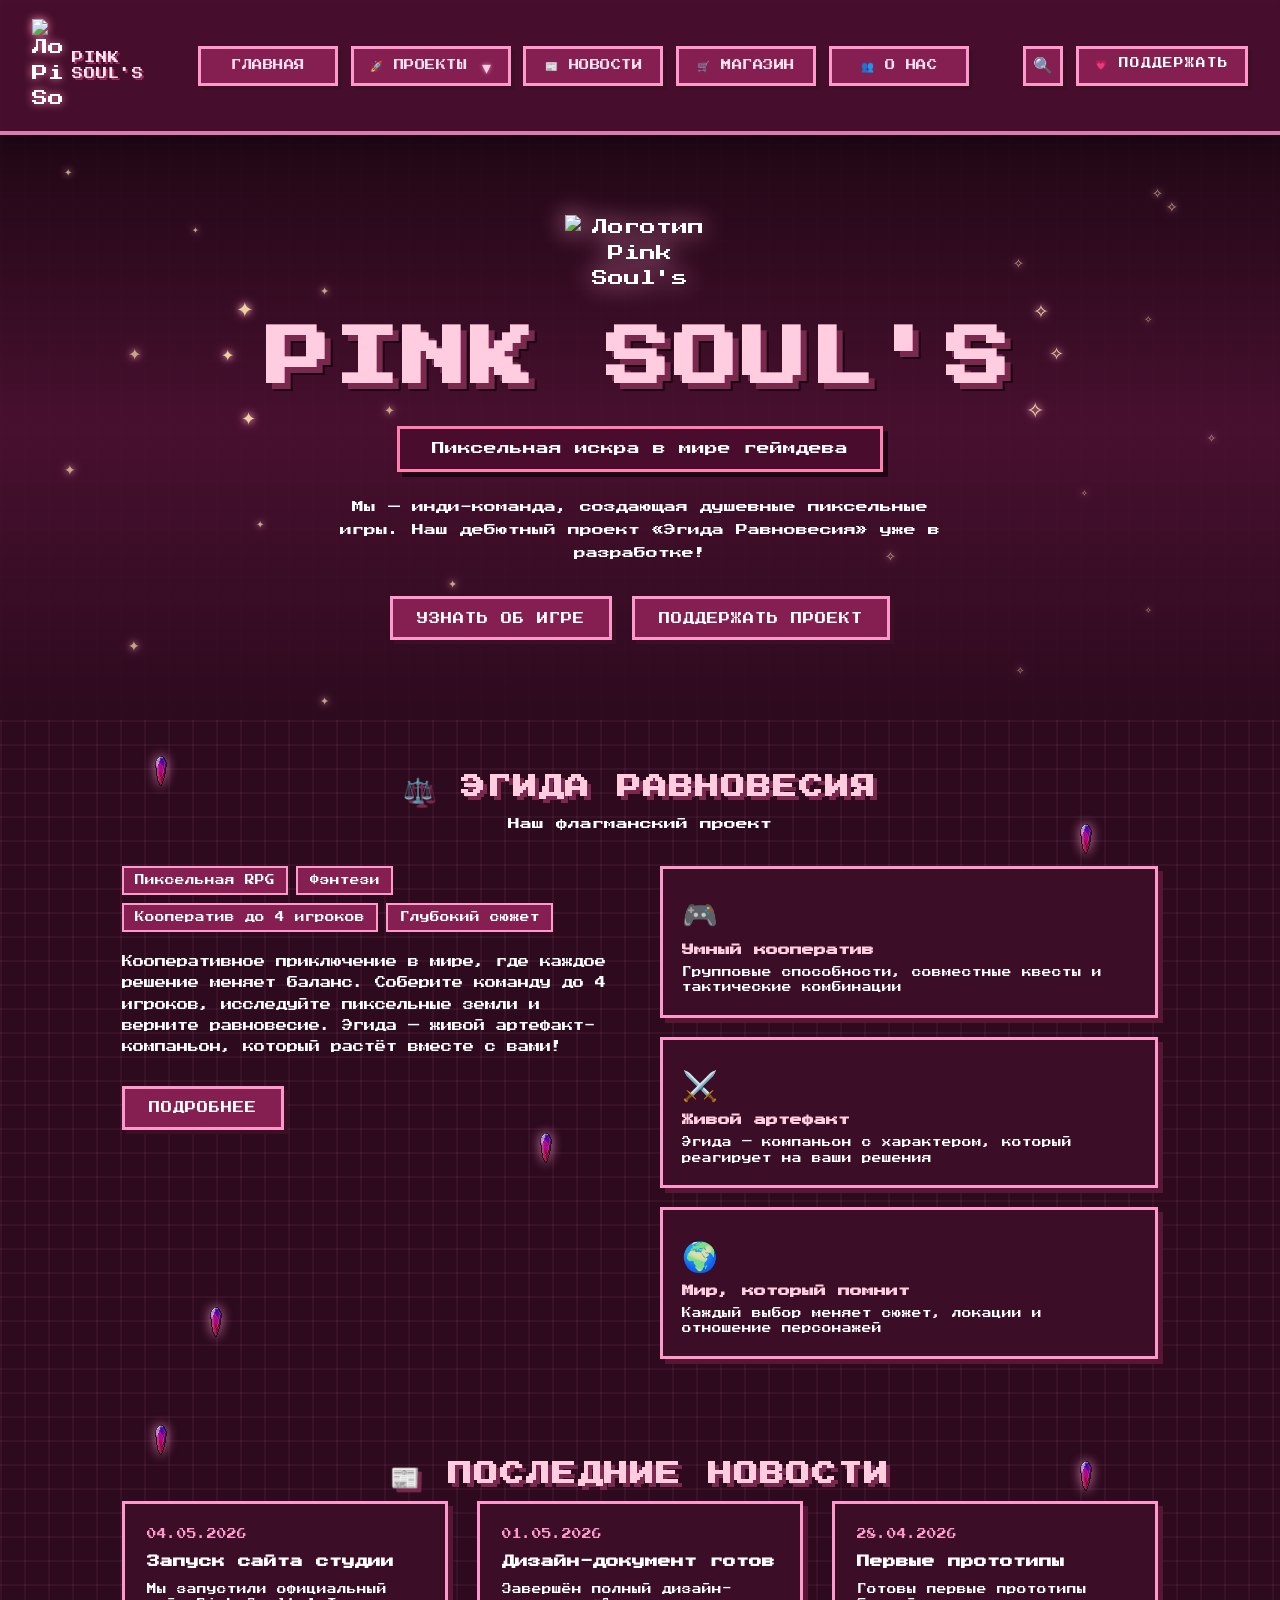
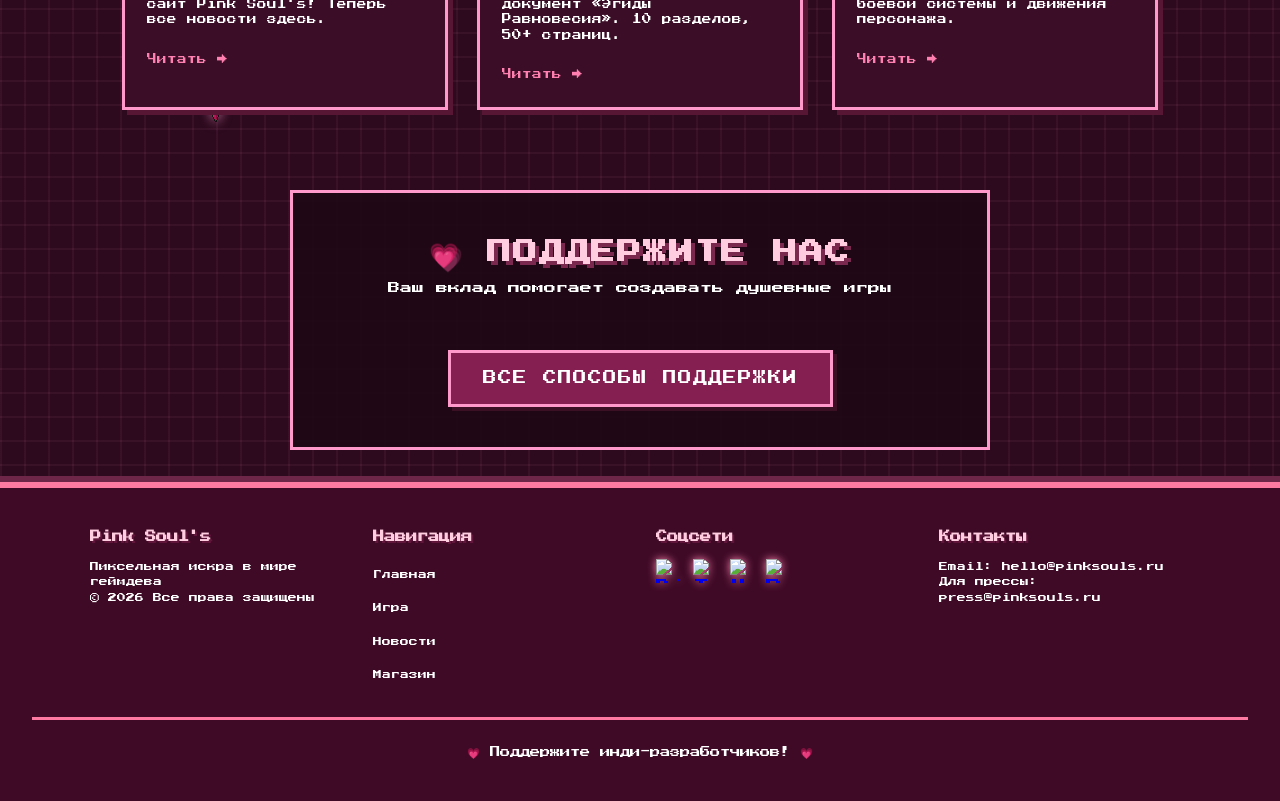
==== index.html @ 5e462a76 "Add files via upload" ====
<!DOCTYPE html>
<html lang="ru">
<head>
    <meta charset="UTF-8">
    <meta name="viewport" content="width=device-width, initial-scale=1.0">
    <title>Pink Soul's — Инди-студия разработки игр</title>
    <link rel="preconnect" href="https://fonts.googleapis.com">
    <link rel="preconnect" href="https://fonts.gstatic.com" crossorigin>
    <link href="https://fonts.googleapis.com/css2?family=Press+Start+2P&display=swap" rel="stylesheet">
    <link rel="stylesheet" href="styles.css">
</head>
<body>
    <div class="site-wrapper">
        <header class="header">
            <a href="index.html" class="logo">
                <img src="images/logo.png" alt="Логотип Pink Soul's" class="logo__image">
                <span class="logo__text">
                    <span class="logo__line">PINK</span>
                    <span class="logo__line">SOUL'S</span>
                </span>
            </a>
            <nav class="nav">
                <ul class="nav__list">
                    <li class="nav__item"><a href="index.html" class="nav__link">Главная</a></li>
                    <li class="nav__item nav__item--dropdown">
                        <button class="nav__link nav__dropdown-toggle" id="projectsDropdown">🚀 Проекты</button>
                        <ul class="dropdown-menu" id="projectsDropdownMenu">
                            <li class="dropdown-menu__item"><a href="pages/game.html" class="dropdown-menu__link">⚖️ Эгида Равновесия</a></li>
                        </ul>
                    </li>
                    <li class="nav__item"><a href="pages/news.html" class="nav__link">📰 Новости</a></li>
                    <li class="nav__item"><a href="pages/shop.html" class="nav__link">🛒 Магазин</a></li>
                    <li class="nav__item"><a href="pages/about.html" class="nav__link">👥 О нас</a></li>
                </ul>
            </nav>
            <div class="header__actions">
                <button class="search-button" id="searchButton" aria-label="Поиск">🔍</button>
                <a href="pages/support.html" class="btn btn--small btn--support">💗 Поддержать</a>
            </div>
            <button class="mobile-menu-toggle" id="mobileMenuToggle" aria-label="Меню">
                <span></span><span></span><span></span>
            </button>
        </header>

        <section class="hero">
            <div class="star star--bg star--pos-1">✦</div>
            <div class="star star--bg star--pos-2">✧</div>
            <div class="star star--bg star--pos-3">✦</div>
            <div class="star star--bg star--pos-4">✧</div>
            <div class="star star--bg star--pos-5">✦</div>
            <div class="star star--bg star--pos-6">✧</div>
            <div class="star star--bg star--pos-7">✦</div>
            <div class="star star--bg star--pos-8">✧</div>
            <div class="star star--bg star--pos-9">✦</div>
            <div class="star star--bg star--pos-10">✧</div>
            <div class="star star--bg star--pos-11">✦</div>
            <div class="star star--bg star--pos-12">✧</div>
            <div class="star star--bg star--pos-13">✦</div>
            <div class="star star--bg star--pos-14">✧</div>
            <div class="star star--bg star--pos-15">✦</div>
            <div class="star star--bg star--pos-16">✧</div>
            <div class="star star--bg star--pos-17">✦</div>
            <div class="star star--bg star--pos-18">✧</div>
            <div class="star star--bg star--pos-19">✦</div>
            <div class="star star--bg star--pos-20">✧</div>

            <div class="hero__content">
                <img src="images/logo.png" alt="Логотип Pink Soul's" class="hero__logo">
                <div class="hero__title-wrapper">
                    <span class="star star--accent star--pos-21">✦</span>
                    <span class="star star--accent star--pos-22">✧</span>
                    <span class="star star--accent star--pos-23">✦</span>
                    <span class="star star--accent star--pos-24">✧</span>
                    <span class="star star--accent star--pos-25">✦</span>
                    <span class="star star--accent star--pos-26">✧</span>
                    <h1 class="hero__title">PINK SOUL'S</h1>
                </div>
                <p class="hero__subtitle">Пиксельная искра в мире геймдева</p>
                <p class="hero__description">
                    Мы — инди-команда, создающая душевные пиксельные игры. 
                    Наш дебютный проект «Эгида Равновесия» уже в разработке!
                </p>
                <div class="hero__buttons">
                    <a href="pages/game.html" class="btn btn--primary">Узнать об игре</a>
                    <a href="pages/support.html" class="btn btn--secondary">Поддержать проект</a>
                </div>
            </div>
        </section>

        <section class="section section--game-preview">
            <div class="crystal-sprite crystal-sprite--27"></div>
            <div class="crystal-sprite crystal-sprite--28"></div>
            <div class="crystal-sprite crystal-sprite--29"></div>
            <div class="crystal-sprite crystal-sprite--30"></div>
            <div class="crystal-sprite crystal-sprite--56"></div>
            <div class="crystal-sprite crystal-sprite--57"></div>
            <div class="crystal-sprite crystal-sprite--58"></div>

            <h2 class="section__title">⚖️ ЭГИДА РАВНОВЕСИЯ</h2>
            <p class="section__subtitle">Наш флагманский проект</p>
            <div class="game-preview__grid">
                <div class="game-preview__info">
                    <div class="game-preview__tags">
                        <span class="tag">Пиксельная RPG</span>
                        <span class="tag">Фэнтези</span>
                        <span class="tag">Кооператив до 4 игроков</span>
                        <span class="tag">Глубокий сюжет</span>
                    </div>
                    <p class="game-preview__text">
                        Кооперативное приключение в мире, где каждое решение меняет баланс. 
                        Соберите команду до 4 игроков, исследуйте пиксельные земли и верните 
                        равновесие. Эгида — живой артефакт-компаньон, который растёт вместе с вами!
                    </p>
                    <a href="pages/game.html" class="btn btn--primary">Подробнее</a>
                </div>
                <div class="game-preview__features">
                    <div class="feature-card">
                        <span class="feature-card__icon">🎮</span>
                        <h3 class="feature-card__title">Умный кооператив</h3>
                        <p class="feature-card__text">Групповые способности, совместные квесты и тактические комбинации</p>
                    </div>
                    <div class="feature-card">
                        <span class="feature-card__icon">⚔️</span>
                        <h3 class="feature-card__title">Живой артефакт</h3>
                        <p class="feature-card__text">Эгида — компаньон с характером, который реагирует на ваши решения</p>
                    </div>
                    <div class="feature-card">
                        <span class="feature-card__icon">🌍</span>
                        <h3 class="feature-card__title">Мир, который помнит</h3>
                        <p class="feature-card__text">Каждый выбор меняет сюжет, локации и отношение персонажей</p>
                    </div>
                </div>
            </div>
        </section>

        <section class="section section--news">
            <div class="crystal-sprite crystal-sprite--46"></div>
            <div class="crystal-sprite crystal-sprite--47"></div>
            <div class="crystal-sprite crystal-sprite--48"></div>
            <div class="crystal-sprite crystal-sprite--49"></div>
            <div class="crystal-sprite crystal-sprite--59"></div>

            <h2 class="section__title">📰 ПОСЛЕДНИЕ НОВОСТИ</h2>
            <div class="news-grid">
                <article class="news-card">
                    <div class="news-card__date">04.05.2026</div>
                    <h3 class="news-card__title">Запуск сайта студии</h3>
                    <p class="news-card__text">Мы запустили официальный сайт Pink Soul's! Теперь все новости здесь.</p>
                    <a href="pages/news.html" class="news-card__link">Читать →</a>
                </article>
                <article class="news-card">
                    <div class="news-card__date">01.05.2026</div>
                    <h3 class="news-card__title">Дизайн-документ готов</h3>
                    <p class="news-card__text">Завершён полный дизайн-документ «Эгиды Равновесия». 10 разделов, 50+ страниц.</p>
                    <a href="pages/news.html" class="news-card__link">Читать →</a>
                </article>
                <article class="news-card">
                    <div class="news-card__date">28.04.2026</div>
                    <h3 class="news-card__title">Первые прототипы</h3>
                    <p class="news-card__text">Готовы первые прототипы боевой системы и движения персонажа.</p>
                    <a href="pages/news.html" class="news-card__link">Читать →</a>
                </article>
            </div>
        </section>

        <section class="section section--cta">
            <h2 class="section__title">💗 ПОДДЕРЖИТЕ НАС</h2>
            <p class="section__subtitle">Ваш вклад помогает создавать душевные игры</p>
            <div class="cta__buttons">
                <a href="pages/support.html" class="btn btn--primary btn--large">Все способы поддержки</a>
            </div>
        </section>

        <footer class="footer">
            <div class="footer__grid">
                <div class="footer__col">
                    <h4 class="footer__title">Pink Soul's</h4>
                    <p class="footer__text">Пиксельная искра в мире геймдева</p>
                    <p class="footer__text">© 2026 Все права защищены</p>
                </div>
                <div class="footer__col">
                    <h4 class="footer__title">Навигация</h4>
                    <ul class="footer__links">
                        <li><a href="index.html">Главная</a></li>
                        <li><a href="pages/game.html">Игра</a></li>
                        <li><a href="pages/news.html">Новости</a></li>
                        <li><a href="pages/shop.html">Магазин</a></li>
                    </ul>
                </div>
                <div class="footer__col">
                    <h4 class="footer__title">Соцсети</h4>
                    <div class="footer__social-icons">
                        <a href="https://discord.gg/wXTsxFkS6" class="social-icon" aria-label="Discord">
                            <img src="images/discord_logo.png" alt="Discord" width="24" height="24">
                        </a>
                        <a href="#" class="social-icon" aria-label="Telegram">
                            <img src="images/telegram_logo.png" alt="Telegram" width="24" height="24">
                        </a>
                        <a href="https://www.youtube.com/watch?v=j-iheFkstFQ&pp=ygUN0YDQuNC6INGA0L7Quw%3D%3D" class="social-icon" aria-label="YouTube">
                            <img src="images/youtube_logo.png" alt="YouTube" width="24" height="24">
                        </a>
                        <a href="#" class="social-icon" aria-label="Patreon">
                            <img src="images/patreon_logo.png" alt="Patreon" width="24" height="24">
                        </a>
                    </div>
                </div>
                <div class="footer__col">
                    <h4 class="footer__title">Контакты</h4>
                    <p class="footer__text">Email: hello@pinksouls.ru</p>
                    <p class="footer__text">Для прессы: press@pinksouls.ru</p>
                </div>
            </div>
            <div class="footer__bottom">
                <p>💗 Поддержите инди-разработчиков! 💗</p>
            </div>
        </footer>
    </div>

    <script src="script.js"></script>
</body>
</html>
---- styles.css ----
/* ============================================
   ПЕРЕМЕННЫЕ И СБРОС
   ============================================ */
:root {
    --pink-dark: #2d0a1e;
    --pink-mid: #4a1030;
    --pink-accent: #ff99cc;
    --pink-light: #ffd9e6;
    --pink-bright: #ff80b0;
    --pink-text: #ffffff;
    --bg-dark: #1f0714;
    --border-glow: #ffb3d1;
    --shadow-color: #6d2648;
    --font-pixel: 'Press Start 2P', 'Courier New', monospace;
    --sprite-frames: 24;
    --sprite-width: 32px;
    --sprite-height: 32px;
    --spin-duration: 3.6s;
    --float-duration: 10s;
}

* {
    margin: 0;
    padding: 0;
    box-sizing: border-box;
}

html {
    height: 100%;
    scroll-behavior: smooth;
}

body {
    min-height: 100%;
    font-family: var(--font-pixel);
    background-color: var(--pink-dark);
    background-image: 
        linear-gradient(rgba(255, 150, 200, 0.06) 2px, transparent 2px),
        linear-gradient(90deg, rgba(255, 150, 200, 0.06) 2px, transparent 2px);
    background-size: 24px 24px;
    color: var(--pink-text);
    line-height: 1.6;
    display: flex;
    flex-direction: column;
    cursor: url('images/cursor_default.png') 16 16, auto;
    overflow-x: hidden;
}

.site-wrapper {
    display: flex;
    flex-direction: column;
    min-height: 100vh;
    width: 100%;
}

/* Пиксельный курсор для кликабельных элементов */
a,
button,
.btn,
.nav__link,
.nav__dropdown-toggle,
.search-button,
.scroll-to-top,
.logo,
.modal-overlay,
.feature-card,
.news-card,
.shop-item,
.support-card {
    cursor: url('images/cursor_pointer.png') 16 16, pointer;
}

/* ============================================
   ХЕДЕР
   ============================================ */
.header {
    display: flex;
    align-items: center;
    justify-content: space-between;
    padding: 0.8rem 2rem;
    background: rgba(74, 16, 48, 0.85);
    backdrop-filter: blur(8px);
    -webkit-backdrop-filter: blur(8px);
    border-bottom: 4px solid rgba(255, 153, 204, 0.8);
    box-shadow: 0 4px 15px rgba(0, 0, 0, 0.4);
    flex-wrap: nowrap;
    gap: 1rem;
    position: sticky;
    top: 0;
    z-index: 100;
    transition: background 0.3s ease, box-shadow 0.3s ease;
}

/* Логотип без фона и рамки */
.logo {
    display: flex;
    align-items: center;
    gap: 0.6rem;
    background: none;
    padding: 0.4rem 0;
    border: none;
    box-shadow: none;
    text-decoration: none;
    color: inherit;
    transition: transform 0.15s ease, filter 0.15s ease;
    flex-shrink: 1;           /* позволяет сжиматься при нехватке места */
    min-width: 0;             /* разрешает сжатие ниже содержимого */
}

.logo:hover {
    transform: scale(1.03);
    filter: drop-shadow(0 0 8px var(--pink-accent));
}

.logo__image {
    width: 30px;
    height: auto;
    image-rendering: auto;
    filter: drop-shadow(0 0 4px var(--pink-bright));
    transition: transform 0.2s ease, filter 0.2s ease;
    flex-shrink: 0;           /* картинка не сжимается */
}

.logo:hover .logo__image {
    transform: rotate(5deg) scale(1.1);
    filter: drop-shadow(0 0 8px var(--pink-accent));
}

.logo__text {
    font-size: 0.7rem;
    line-height: 1.4;
    color: #ffe5f0;
    text-shadow: 2px 2px 0 #a02b5c;
    letter-spacing: 1px;
    transition: color 0.2s ease, text-shadow 0.2s ease;
    white-space: nowrap;      /* не переносим текст */
    flex-shrink: 1;           /* разрешаем сжатие шрифта */
}

.logo:hover .logo__text {
    color: #ffffff;
    text-shadow: 0 0 8px var(--pink-accent), 2px 2px 0 #a02b5c;
}

.logo__line {
    display: block;
}

/* ============================================
   НАВИГАЦИЯ (все кнопки одинаковой высоты и цвета)
   ============================================ */
.nav__list {
    display: flex;
    gap: 0.8rem;
    list-style: none;
    flex-wrap: wrap;
    align-items: center;
}

.nav__link,
.nav__dropdown-toggle {
    display: inline-flex;
    align-items: center;
    justify-content: center;
    font-size: 0.65rem;
    font-family: var(--font-pixel);
    background-color: #851f52;
    color: #ffe0f0;
    border: 3px solid var(--pink-accent);
    padding: 0.5rem 0.8rem;
    text-transform: uppercase;
    letter-spacing: 0.5px;
    box-shadow: 4px 4px 0 #3b1025;
    transition: all 0.1s ease;
    cursor: pointer;
    text-decoration: none;
    width: 140px;
    height: 40px;
    text-align: center;
    white-space: nowrap;
    overflow: hidden;
    text-overflow: ellipsis;
    line-height: 1;
}

.nav__link:hover,
.nav__link--active,
.nav__dropdown-toggle:hover,
.btn--support.nav__link--active {
    background-color: #b8316e;
    border-color: #ffd1e6;
    box-shadow: 0 0 12px #ff7ab3, 4px 4px 0 #200612;
    transform: translate(-1px, -2px);
    color: #ffffff;
}

/* Кнопка "Проекты" — стрелка по центру и с анимацией */
.nav__dropdown-toggle {
    gap: 0.5rem;
    width: 160px;
}

.nav__dropdown-toggle::after {
    content: "▾";
    font-size: 1.1rem;
    color: #ffd1e6;
    margin-left: 0.4rem;
    text-shadow: 0 0 4px var(--pink-bright);
    display: inline-flex;
    align-items: center;
    justify-content: center;
    line-height: 1;
    transition: transform 0.25s ease;
}

.nav__dropdown-toggle.is-open::after {
    transform: rotate(180deg);
}

.header__actions {
    display: flex;
    align-items: center;
    gap: 0.8rem;
    flex-shrink: 0;           /* не сжимаем правую часть */
}

/* Кнопка поиска (лупа) */
.search-button {
    display: flex;
    align-items: center;
    justify-content: center;
    width: 40px;
    height: 40px;
    background-color: #851f52;
    border: 3px solid var(--pink-accent);
    box-shadow: 4px 4px 0 #3b1025;
    cursor: pointer;
    transition: all 0.1s ease;
    font-size: 1rem;
    color: #ffe0f0;
    line-height: 1;
    flex-shrink: 0;
}

.search-button:hover {
    background-color: #b8316e;
    border-color: #ffd1e6;
    box-shadow: 0 0 12px #ff7ab3, 4px 4px 0 #200612;
    transform: translate(-1px, -2px);
    color: #ffffff;
}

/* Кнопка "Поддержать" */
.btn--support {
    display: inline-flex;
    align-items: center;
    justify-content: center;
    font-family: var(--font-pixel);
    font-size: 0.65rem;
    background-color: #851f52;
    color: #ffe0f0;
    border: 3px solid var(--pink-accent);
    padding: 0.5rem 0.8rem;
    height: 40px;
    text-transform: uppercase;
    letter-spacing: 0.5px;
    box-shadow: 4px 4px 0 #3b1025;
    transition: all 0.1s ease;
    cursor: pointer;
    text-decoration: none;
    white-space: nowrap;
    line-height: 1;
    flex-shrink: 0;
}

.btn--support:hover {
    background-color: #b8316e;
    border-color: #ffd1e6;
    box-shadow: 0 0 12px #ff7ab3, 4px 4px 0 #200612;
    transform: translate(-1px, -2px);
    color: #ffffff;
}

/* Остальные кнопки */
.btn {
    display: inline-block;
    font-family: var(--font-pixel);
    font-size: 0.7rem;
    padding: 0.7rem 1.5rem;
    border: 3px solid var(--pink-accent);
    text-decoration: none;
    text-transform: uppercase;
    letter-spacing: 1px;
    box-shadow: 4px 4px 0 #3b1025;
    transition: all 0.1s ease;
    cursor: pointer;
    color: #ffffff;
    background-color: #851f52;
    text-align: center;
    line-height: 1.4;
}

.btn--primary { background-color: #851f52; }
.btn--secondary { background-color: #851f52; }
.btn--small { font-size: 0.6rem; padding: 0.5rem 1rem; }
.btn--large { font-size: 0.85rem; padding: 1rem 2rem; }

.btn:hover {
    background-color: #b8316e;
    border-color: #ffd1e6;
    box-shadow: 0 0 18px #ff7ab3, 4px 4px 0 #200612;
    transform: translate(-2px, -3px);
    color: #ffffff;
}

.btn:disabled {
    opacity: 0.5;
    cursor: not-allowed;
    transform: none;
}

.mobile-menu-toggle {
    display: none;
    flex-direction: column;
    gap: 5px;
    background: none;
    border: 3px solid var(--pink-accent);
    padding: 8px;
    cursor: pointer;
    flex-shrink: 0;           /* не сжимаем бургер */
}

.mobile-menu-toggle span {
    display: block;
    width: 25px;
    height: 4px;
    background: var(--pink-accent);
}

/* ============================================
   ГЕРОЙ + ЗВЁЗДЫ + ЛОГОТИП
   ============================================ */
.hero {
    display: flex;
    align-items: center;
    justify-content: center;
    text-align: center;
    padding: 5rem 2rem;
    background: linear-gradient(180deg, rgba(31,7,20,0.9) 0%, rgba(74,16,48,0.9) 50%, rgba(45,10,30,0.9) 100%);
    position: relative;
    overflow: hidden;
    z-index: auto;
}

.hero__content {
    max-width: 800px;
    position: relative;
    z-index: 2;
    animation: fadeInUp 0.8s ease;
}

.hero__logo {
    display: block;
    margin: 0 auto 1rem auto;
    width: 150px;
    height: auto;
    filter: drop-shadow(0 0 12px var(--pink-accent));
    animation: heroLogoFloat 3s ease-in-out infinite;
}

@keyframes heroLogoFloat {
    0%, 100% { transform: translateY(0) rotate(0deg); }
    50%      { transform: translateY(-8px) rotate(2deg); }
}

.hero__title-wrapper {
    position: relative;
    display: inline-block;
    margin-bottom: 1rem;
}

.hero__title {
    font-size: clamp(2.8rem, 9vw, 4rem);
    color: #ffcce0;
    text-shadow: 6px 6px 0 #7a284e, 8px 8px 0 rgba(0, 0, 0, 0.6);
    letter-spacing: 4px;
    position: relative;
    z-index: 2;
}

.star {
    position: absolute;
    color: #ffeaa7;
    text-shadow: 0 0 6px #ffb8d0, 0 0 12px #ff80b0;
    animation: twinkle 2s infinite alternate;
    z-index: 1;
    user-select: none;
}

.star--bg { font-size: 0.7rem; opacity: 0.7; }
.star--accent { font-size: 1.2rem; opacity: 0.9; }

.star--pos-1 { top: 5%; left: 5%; font-size: 0.6rem; animation-duration: 3s; }
.star--pos-2 { top: 10%; right: 8%; font-size: 0.9rem; animation-duration: 2.5s; }
.star--pos-3 { top: 15%; left: 15%; font-size: 0.5rem; animation-duration: 3.2s; }
.star--pos-4 { top: 20%; right: 20%; font-size: 0.8rem; animation-duration: 2.8s; }
.star--pos-5 { top: 25%; left: 25%; font-size: 0.7rem; animation-duration: 2.3s; }
.star--pos-6 { top: 30%; right: 10%; font-size: 0.6rem; animation-duration: 3.1s; }
.star--pos-7 { top: 35%; left: 10%; font-size: 1rem; animation-duration: 2.7s; }
.star--pos-8 { top: 40%; right: 25%; font-size: 0.5rem; animation-duration: 3.4s; }
.star--pos-9 { top: 45%; left: 30%; font-size: 0.8rem; animation-duration: 2.9s; }
.star--pos-10 { top: 50%; right: 5%; font-size: 0.7rem; animation-duration: 2.6s; }
.star--pos-11 { top: 55%; left: 5%; font-size: 0.9rem; animation-duration: 3.0s; }
.star--pos-12 { top: 60%; right: 15%; font-size: 0.5rem; animation-duration: 2.4s; }
.star--pos-13 { top: 65%; left: 20%; font-size: 0.6rem; animation-duration: 3.3s; }
.star--pos-14 { top: 70%; right: 30%; font-size: 0.8rem; animation-duration: 2.2s; }
.star--pos-15 { top: 75%; left: 35%; font-size: 0.7rem; animation-duration: 2.8s; }
.star--pos-16 { top: 80%; right: 10%; font-size: 0.5rem; animation-duration: 3.1s; }
.star--pos-17 { top: 85%; left: 10%; font-size: 0.9rem; animation-duration: 2.5s; }
.star--pos-18 { top: 90%; right: 20%; font-size: 0.6rem; animation-duration: 2.7s; }
.star--pos-19 { top: 95%; left: 25%; font-size: 0.7rem; animation-duration: 3.0s; }
.star--pos-20 { top: 8%; left: 90%; font-size: 0.8rem; animation-duration: 2.9s; }

.star--pos-21 { top: -18px; left: -30px; font-size: 1.3rem; animation-delay: 0s; }
.star--pos-22 { top: -14px; right: -35px; font-size: 1.2rem; animation-delay: 0.4s; }
.star--pos-23 { bottom: -20px; left: -25px; font-size: 1.1rem; animation-delay: 0.8s; }
.star--pos-24 { bottom: -16px; right: -30px; font-size: 1.4rem; animation-delay: 1.2s; }
.star--pos-25 { top: 32%; left: -45px; font-size: 1rem; animation-delay: 0.6s; }
.star--pos-26 { top: 28%; right: -50px; font-size: 1.1rem; animation-delay: 1.0s; }

@keyframes twinkle {
    0% { opacity: 0.3; transform: scale(0.8); }
    100% { opacity: 1; transform: scale(1.2); }
}

.hero__subtitle {
    font-size: 0.8rem;
    background-color: #4a0c2c;
    display: inline-block;
    padding: 0.6rem 2rem;
    border: 3px solid var(--pink-bright);
    box-shadow: 5px 5px 0 #1f0512;
    margin-bottom: 1.5rem;
    animation: glowPulse 2s ease-in-out infinite alternate;
}

@keyframes glowPulse {
    from {
        text-shadow: 0 0 5px #ff80b0, 0 0 10px #ff80b0, 0 0 15px #ff4d6d;
        box-shadow: 0 0 5px rgba(255, 128, 176, 0.5);
    }
    to {
        text-shadow: 0 0 10px #ff99cc, 0 0 20px #ff99cc, 0 0 30px #ff4d6d;
        box-shadow: 0 0 15px rgba(255, 153, 204, 0.8);
    }
}

.hero__description {
    font-size: 0.75rem;
    max-width: 600px;
    margin: 0 auto 2rem;
    line-height: 1.9;
}

.hero__buttons {
    display: flex;
    gap: 1.2rem;
    flex-wrap: wrap;
    justify-content: center;
}

@keyframes fadeInUp {
    from { opacity: 0; transform: translateY(20px); }
    to { opacity: 1; transform: translateY(0); }
}

/* ============================================
   ПИКСЕЛЬНЫЕ КРИСТАЛЛЫ ИЗ СПРАЙТ-ЛИСТА
   ============================================ */
.crystal-sprite {
    position: absolute;
    width: var(--sprite-width);
    height: var(--sprite-height);
    background-image: url('images/crystal_spritesheet.png');
    background-repeat: no-repeat;
    background-size: calc(var(--sprite-width) * var(--sprite-frames)) var(--sprite-height);
    image-rendering: pixelated;
    z-index: 0;
    pointer-events: none;
    filter: drop-shadow(0 0 6px rgba(255, 153, 204, 0.8));
    animation: 
        spriteSpin var(--spin-duration) steps(var(--sprite-frames)) infinite,
        crystalFloat var(--float-duration) ease-in-out infinite;
}

@keyframes spriteSpin {
    from { background-position: 0 0; }
    to { background-position: calc(-1 * var(--sprite-width) * var(--sprite-frames)) 0; }
}

@keyframes crystalFloat {
    0%, 100% { transform: translateY(0px); }
    50%      { transform: translateY(-12px); }
}

/* ---------- Позиции кристаллов ---------- */
.crystal-sprite--27 { top: 5%; left: 5%;   animation-duration: var(--spin-duration), var(--float-duration); }
.crystal-sprite--28 { top: 15%; right: 8%;  animation-duration: var(--spin-duration), var(--float-duration); }
.crystal-sprite--29 { bottom: 10%; left: 10%; animation-duration: var(--spin-duration), var(--float-duration); }
.crystal-sprite--30 { bottom: 20%; right: 5%; animation-duration: var(--spin-duration), var(--float-duration); }
.crystal-sprite--56 { top: 30%; left: 70%;  animation-duration: var(--spin-duration), var(--float-duration); }
.crystal-sprite--57 { bottom: 40%; right: 30%; animation-duration: var(--spin-duration), var(--float-duration); }
.crystal-sprite--58 { top: 60%; left: 40%;   animation-duration: var(--spin-duration), var(--float-duration); }
.crystal-sprite--46 { top: 5%; left: 5%;   animation-duration: var(--spin-duration), var(--float-duration); }
.crystal-sprite--47 { top: 15%; right: 8%;  animation-duration: var(--spin-duration), var(--float-duration); }
.crystal-sprite--48 { bottom: 10%; left: 10%; animation-duration: var(--spin-duration), var(--float-duration); }
.crystal-sprite--49 { bottom: 20%; right: 5%; animation-duration: var(--spin-duration), var(--float-duration); }
.crystal-sprite--59 { top: 40%; left: 60%;  animation-duration: var(--spin-duration), var(--float-duration); }
.crystal-sprite--11 { top: 5%; left: 5%;   animation-duration: var(--spin-duration), var(--float-duration); }
.crystal-sprite--12 { top: 10%; right: 10%;  animation-duration: var(--spin-duration), var(--float-duration); }
.crystal-sprite--13 { bottom: 5%; left: 15%; animation-duration: var(--spin-duration), var(--float-duration); }
.crystal-sprite--14 { top: 25%; left: 70%;  animation-duration: var(--spin-duration), var(--float-duration); }
.crystal-sprite--15 { bottom: 20%; right: 15%; animation-duration: var(--spin-duration), var(--float-duration); }
.crystal-sprite--16 { top: 35%; left: 25%;   animation-duration: var(--spin-duration), var(--float-duration); }
.crystal-sprite--17 { top: 70%; right: 25%;  animation-duration: var(--spin-duration), var(--float-duration); }
.crystal-sprite--18 { bottom: 30%; left: 50%; animation-duration: var(--spin-duration), var(--float-duration); }
.crystal-sprite--19 { top: 45%; right: 40%;  animation-duration: var(--spin-duration), var(--float-duration); }
.crystal-sprite--20 { bottom: 10%; right: 60%; animation-duration: var(--spin-duration), var(--float-duration); }
.crystal-sprite--31 { top: 15%; left: 40%;   animation-duration: var(--spin-duration), var(--float-duration); }
.crystal-sprite--32 { top: 30%; right: 5%;   animation-duration: var(--spin-duration), var(--float-duration); }
.crystal-sprite--33 { bottom: 15%; left: 30%; animation-duration: var(--spin-duration), var(--float-duration); }
.crystal-sprite--34 { top: 55%; right: 15%;  animation-duration: var(--spin-duration), var(--float-duration); }
.crystal-sprite--35 { bottom: 25%; left: 70%; animation-duration: var(--spin-duration), var(--float-duration); }
.crystal-sprite--36 { top: 80%; left: 10%;   animation-duration: var(--spin-duration), var(--float-duration); }
.crystal-sprite--37 { top: 65%; right: 55%;  animation-duration: var(--spin-duration), var(--float-duration); }
.crystal-sprite--38 { bottom: 40%; right: 35%; animation-duration: var(--spin-duration), var(--float-duration); }
.crystal-sprite--39 { top: 85%; left: 60%;   animation-duration: var(--spin-duration), var(--float-duration); }
.crystal-sprite--40 { bottom: 5%; right: 45%; animation-duration: var(--spin-duration), var(--float-duration); }
.crystal-sprite--50 { --sprite-width: 48px; --sprite-height: 48px; width: 48px; height: 48px; top: 20%; left: 80%; animation-duration: var(--spin-duration), var(--float-duration); }
.crystal-sprite--51 { --sprite-width: 24px; --sprite-height: 24px; width: 24px; height: 24px; top: 40%; right: 70%; animation-duration: var(--spin-duration), var(--float-duration); }
.crystal-sprite--52 { --sprite-width: 40px; --sprite-height: 40px; width: 40px; height: 40px; bottom: 30%; left: 85%; animation-duration: var(--spin-duration), var(--float-duration); }
.crystal-sprite--53 { --sprite-width: 28px; --sprite-height: 28px; width: 28px; height: 28px; bottom: 50%; right: 10%; animation-duration: var(--spin-duration), var(--float-duration); }
.crystal-sprite--54 { --sprite-width: 36px; --sprite-height: 36px; width: 36px; height: 36px; top: 60%; left: 15%; animation-duration: var(--spin-duration), var(--float-duration); }
.crystal-sprite--55 { --sprite-width: 20px; --sprite-height: 20px; width: 20px; height: 20px; top: 75%; right: 35%; animation-duration: var(--spin-duration), var(--float-duration); }

.footer .crystal-sprite { display: none; }

/* Контент всегда поверх кристаллов (но без hero) */
.section,
.header,
.footer,
.shop-item,
.news-card,
.feature-card,
.game-info__block,
.about-block,
.support-card {
    position: relative;
    z-index: 1;
}

/* ============================================
   КНОПКА "НАВЕРХ"
   ============================================ */
.scroll-to-top {
    position: fixed;
    bottom: 2rem;
    right: 2rem;
    width: 48px;
    height: 48px;
    background-color: #851f52;
    border: 3px solid var(--pink-accent);
    box-shadow: 4px 4px 0 #3b1025;
    color: #ffe0f0;
    font-family: var(--font-pixel);
    font-size: 1.2rem;
    line-height: 1;
    display: flex;
    align-items: center;
    justify-content: center;
    cursor: pointer;
    z-index: 300;
    opacity: 0;
    visibility: hidden;
    transform: translateY(20px);
    transition: all 0.3s ease;
    image-rendering: pixelated;
    text-decoration: none;
    user-select: none;
}

.scroll-to-top:hover {
    background-color: #b8316e;
    border-color: #ffd1e6;
    box-shadow: 0 0 15px #ff7ab3, 4px 4px 0 #200612;
    transform: translateY(-2px);
    color: #ffffff;
}

.scroll-to-top--visible {
    opacity: 1;
    visibility: visible;
    transform: translateY(0);
}

/* ============================================
   СЕКЦИИ
   ============================================ */
.section {
    padding: 3rem 2rem;
    max-width: 1100px;
    margin: 0 auto;
    width: 100%;
    position: relative;
}

.section__title {
    font-size: 1.5rem;
    color: #ffcce0;
    text-align: center;
    text-shadow: 4px 4px 0 #7a284e;
    margin-bottom: 0.5rem;
    letter-spacing: 2px;
}

.section__subtitle {
    text-align: center;
    font-size: 0.75rem;
    color: var(--pink-text);
    margin-bottom: 2rem;
}

/* ============================================
   ПРЕВЬЮ ИГРЫ
   ============================================ */
.game-preview__grid {
    display: grid;
    grid-template-columns: 1fr 1fr;
    gap: 2.5rem;
    align-items: start;
}

.game-preview__tags {
    display: flex;
    flex-wrap: wrap;
    gap: 0.5rem;
    margin-bottom: 1.2rem;
}

.tag {
    background: #851f52;
    border: 2px solid var(--pink-accent);
    padding: 0.3rem 0.7rem;
    font-size: 0.6rem;
}

.game-preview__text {
    font-size: 0.7rem;
    line-height: 1.9;
    margin-bottom: 1.8rem;
}

.game-preview__features {
    display: flex;
    flex-direction: column;
    gap: 1.2rem;
}

.feature-card {
    background: #3b0d26;
    border: 3px solid var(--pink-accent);
    padding: 1.2rem;
    box-shadow: 5px 5px 0 #571634;
    transition: all 0.2s ease;
    text-align: left;
}

.feature-card:hover {
    border-color: #ffd6e8;
    box-shadow: 0 0 18px #ff6fa3, 5px 5px 0 #1f0614;
    transform: translateY(-4px);
}

.feature-card__icon { font-size: 1.8rem; display: block; margin-bottom: 0.4rem; }
.feature-card__title { font-size: 0.75rem; margin-bottom: 0.3rem; color: #ffcce0; }
.feature-card__text { font-size: 0.6rem; }

/* ============================================
   НОВОСТИ
   ============================================ */
.news-grid {
    display: grid;
    grid-template-columns: repeat(auto-fit, minmax(280px, 1fr));
    gap: 1.8rem;
}

.news-card {
    background: #3b0d26;
    border: 3px solid var(--pink-accent);
    padding: 1.4rem;
    box-shadow: 5px 5px 0 #571634;
    transition: all 0.2s ease;
}

.news-card:hover {
    border-color: #ffd6e8;
    box-shadow: 0 0 18px #ff6fa3, 5px 5px 0 #1f0614;
    transform: translateY(-4px);
}

.news-card__date { font-size: 0.6rem; color: var(--pink-accent); margin-bottom: 0.6rem; }
.news-card__title { font-size: 0.8rem; margin-bottom: 0.6rem; }
.news-card__text { font-size: 0.6rem; margin-bottom: 1rem; }
.news-card__link { font-size: 0.6rem; color: var(--pink-bright); text-decoration: none; }
.news-card__link:hover { color: #fff; text-shadow: 0 0 8px var(--pink-bright); }

/* ============================================
   ВЕРТИКАЛЬНЫЕ НОВОСТИ (СТРАНИЦА НОВОСТЕЙ)
   ============================================ */
.news-list--vertical {
    display: flex;
    flex-direction: column;
    gap: 2.5rem;
    max-width: 800px;
    margin: 0 auto;
}

.news-card--vertical {
    width: 100%;
    max-width: 800px;
    margin: 0 auto;
    padding: 2rem 2.5rem;
    background: #3b0d26;
    border: 3px solid var(--pink-accent);
    box-shadow: 5px 5px 0 #571634;
    transition: all 0.2s ease;
}

.news-card--vertical:hover {
    border-color: #ffd6e8;
    box-shadow: 0 0 18px #ff6fa3, 5px 5px 0 #1f0614;
    transform: translateY(-4px);
}

/* ============================================
   CTA
   ============================================ */
.section--cta {
    text-align: center;
    background: rgba(31, 7, 20, 0.9);
    border: 3px solid var(--pink-accent);
    margin: 2rem auto;
    padding: 2.5rem 2rem;
    max-width: 700px;
    display: flex;
    flex-direction: column;
    align-items: center;
    overflow: hidden;
}

.cta__buttons { margin-top: 1.2rem; }

/* ============================================
   СТРАНИЦА ИГРЫ
   ============================================ */
.main-content { position: relative; }
.game-info { display: flex; flex-direction: column; gap: 2rem; }
.game-info__block {
    background: #3b0d26;
    border: 3px solid var(--pink-accent);
    padding: 1.8rem;
    box-shadow: 5px 5px 0 #571634;
    position: relative;
    z-index: 1;
}
.game-info__block h2 { font-size: 0.9rem; margin-bottom: 0.8rem; color: #ffcce0; }
.game-info__block p { font-size: 0.65rem; line-height: 1.9; margin-bottom: 0.6rem; }
.game-features-list { list-style: none; font-size: 0.65rem; line-height: 2; }
.game-features-list li::before { content: '▸ '; color: var(--pink-accent); }
.requirements-table { width: 100%; border-collapse: collapse; font-size: 0.6rem; margin-top: 0.8rem; }
.requirements-table th, .requirements-table td { border: 2px solid var(--pink-accent); padding: 0.6rem; text-align: left; }
.requirements-table th { background: #851f52; }

/* ============================================
   МАГАЗИН
   ============================================ */
.shop-grid { display: grid; grid-template-columns: repeat(auto-fit, minmax(250px, 1fr)); gap: 1.8rem; }
.shop-item {
    background: #3b0d26; border: 3px solid var(--pink-accent); padding: 1.8rem;
    box-shadow: 5px 5px 0 #571634; text-align: center; transition: all 0.2s ease;
    display: flex; flex-direction: column; align-items: center; gap: 0.7rem;
}
.shop-item:hover { border-color: #ffd6e8; box-shadow: 0 0 18px #ff6fa3, 5px 5px 0 #1f0614; transform: translateY(-4px); }
.shop-item__image { font-size: 3rem; }
.shop-item__title { font-size: 0.8rem; }
.shop-item__price { font-size: 1rem; color: #ffcce0; }
.shop-item__desc { font-size: 0.6rem; }
.shop-item__btn { margin-top: auto; }

/* ============================================
   О НАС
   ============================================ */
.about-block {
    background: #3b0d26; border: 3px solid var(--pink-accent); padding: 1.8rem;
    box-shadow: 5px 5px 0 #571634; margin-bottom: 2rem; position: relative; z-index: 1;
}
.about-block h2 { font-size: 0.9rem; margin-bottom: 0.8rem; color: #ffcce0; }
.about-block p { font-size: 0.65rem; line-height: 1.9; margin-bottom: 0.6rem; }
.team-grid { display: grid; grid-template-columns: repeat(auto-fit, minmax(160px, 1fr)); gap: 1.2rem; margin-top: 1.2rem; }
.team-member {
    background: #2e0b1f; border: 2px solid var(--pink-accent); padding: 1.2rem; text-align: center;
    transition: all 0.2s ease;
}
.team-member:hover { border-color: #ffd6e8; box-shadow: 0 0 14px #ff6fa3; transform: translateY(-3px); }
.team-member__avatar { font-size: 2.5rem; margin-bottom: 0.6rem; }
.team-member h3 { font-size: 0.7rem; margin-bottom: 0.3rem; }
.team-member p { font-size: 0.55rem; }
.about-list { list-style: none; font-size: 0.65rem; line-height: 2; margin-top: 0.5rem; }
.about-list li::before { content: '▸ '; color: var(--pink-accent); }

/* ============================================
   ПОДДЕРЖКА
   ============================================ */
.support-options { display: grid; grid-template-columns: repeat(auto-fit, minmax(280px, 1fr)); gap: 1.8rem; }
.support-card {
    background: #3b0d26; border: 3px solid var(--pink-accent); padding: 1.8rem;
    box-shadow: 5px 5px 0 #571634; text-align: center; transition: all 0.2s ease;
    display: flex; flex-direction: column; align-items: center; gap: 0.8rem;
}
.support-card:hover { border-color: #ffd6e8; box-shadow: 0 0 18px #ff6fa3, 5px 5px 0 #1f0614; transform: translateY(-4px); }
.support-card__icon { font-size: 3rem; }
.support-card h2 { font-size: 0.8rem; color: #ffcce0; line-height: 1.2; margin-bottom: 0.2rem; }
.support-card p { font-size: 0.6rem; line-height: 1.8; margin-bottom: 0.5rem; }

/* ============================================
   УНИФИЦИРОВАННЫЕ КНОПКИ ПОДДЕРЖКИ
   ============================================ */
.btn--support-action {
    display: inline-flex;
    align-items: center;
    justify-content: center;
    font-family: var(--font-pixel);
    font-size: 0.65rem;
    padding: 0.8rem 1.2rem;
    border: 3px solid var(--pink-accent);
    text-decoration: none;
    text-transform: uppercase;
    letter-spacing: 0.5px;
    box-shadow: 4px 4px 0 #3b1025;
    transition: all 0.1s ease;
    cursor: pointer;
    color: #ffffff;
    background-color: #851f52;
    text-align: center;
    width: 100%;
    max-width: 300px;
    min-height: 56px;
    line-height: 1.3;
    margin-top: auto;
    word-wrap: break-word;
    white-space: normal;
}
.btn--support-action:hover {
    background-color: #b8316e;
    border-color: #ffd1e6;
    box-shadow: 0 0 18px #ff7ab3, 4px 4px 0 #200612;
    transform: translate(-2px, -3px);
}

/* ============================================
   МОДАЛЬНОЕ ОКНО
   ============================================ */
.modal-overlay {
    position: fixed; inset: 0; background: rgba(0, 0, 0, 0.85);
    display: flex; align-items: center; justify-content: center; z-index: 10000;
    animation: fadeIn 0.2s ease;
}
.modal {
    background: #3f0a26; border: 6px solid #ff7aa2;
    box-shadow: 8px 8px 0 #6d2648, 0 0 30px var(--pink-accent);
    padding: 2rem; max-width: 450px; width: 90%; text-align: center; color: var(--pink-text);
    animation: scaleIn 0.2s ease;
}
.modal__title { font-size: 1rem; color: #ffcce0; text-shadow: 3px 3px 0 #7a284e; margin-bottom: 1.2rem; }
.modal__text { font-size: 0.6rem; line-height: 1.8; margin-bottom: 1.8rem; }

@keyframes fadeIn { from { opacity: 0; } to { opacity: 1; } }
@keyframes scaleIn { from { transform: scale(0.9); opacity: 0; } to { transform: scale(1); opacity: 1; } }

/* ============================================
   ФУТЕР
   ============================================ */
.footer {
    background-color: #3f0a26; border-top: 6px solid #ff7aa2;
    box-shadow: 0 -6px 0 var(--shadow-color); padding: 2.5rem 2rem; margin-top: auto;
    position: relative;
    z-index: 1;
}
.footer__grid { display: grid; grid-template-columns: repeat(auto-fit, minmax(200px, 1fr)); gap: 2rem; max-width: 1100px; margin: 0 auto 2rem; }
.footer__title { font-size: 0.7rem; color: #ffcce0; margin-bottom: 0.8rem; text-shadow: 2px 2px 0 #62153a; }
.footer__text { font-size: 0.55rem; line-height: 1.8; }
.footer__links { list-style: none; display: flex; flex-direction: column; gap: 0.5rem; }
.footer__links a { font-size: 0.55rem; color: var(--pink-text); text-decoration: none; transition: all 0.1s; }
.footer__links a:hover { color: #fff; text-shadow: 0 0 8px var(--pink-bright); }
.footer__bottom {
    text-align: center; padding-top: 1.5rem; border-top: 3px solid #ff7aa2;
    font-size: 0.65rem; display: flex; justify-content: center; align-items: center; width: 100%;
}

/* ============================================
   ИКОНКИ СОЦСЕТЕЙ В ФУТЕРЕ
   ============================================ */
.footer__social-icons {
    display: flex;
    gap: 0.8rem;
    flex-wrap: wrap;
    align-items: center;
    margin-top: 0.5rem;
}

.social-icon {
    display: inline-flex;
    align-items: center;
    justify-content: center;
    transition: transform 0.2s ease, filter 0.2s ease;
}

.social-icon img {
    width: 24px;
    height: 24px;
    image-rendering: pixelated;
    filter: drop-shadow(0 0 4px var(--pink-bright));
}

.social-icon:hover {
    transform: scale(1.2);
    filter: drop-shadow(0 0 8px var(--pink-accent));
}

/* ============================================
   ВЫПАДАЮЩЕЕ МЕНЮ (ПОВЕРХ ВСЕГО)
   ============================================ */
.nav__item--dropdown { position: relative; z-index: 100000; }
.dropdown-menu {
    position: absolute; top: calc(100% + 6px); left: 0;
    background: #3b0d26; border: 3px solid var(--pink-accent);
    box-shadow: 5px 5px 0 #571634, 0 0 20px rgba(255, 153, 204, 0.5);
    list-style: none; display: none; z-index: 100000;
    padding: 0;
    animation: fadeIn 0.15s ease;
}
.dropdown-menu--visible { display: block; }
.dropdown-menu__item { border-bottom: 2px solid var(--pink-accent); }
.dropdown-menu__item:last-child { border-bottom: none; }
.dropdown-menu__link {
    display: block; padding: 0.6rem 0.8rem; font-size: 0.6rem;
    color: #ffe0f0; text-decoration: none; text-transform: uppercase;
    letter-spacing: 0.5px; background-color: #3b0d26; transition: all 0.1s ease;
    white-space: normal; word-wrap: break-word; text-align: center; line-height: 1.4;
}
.dropdown-menu__link:hover { background-color: #851f52; color: #ffffff; text-shadow: 0 0 8px var(--pink-bright); }

/* ============================================
   АНИМАЦИИ ПОЯВЛЕНИЯ ПРИ СКРОЛЛЕ
   ============================================ */
.animate-on-scroll {
    opacity: 0;
    transform: translateY(30px);
    transition: opacity 0.6s ease, transform 0.6s ease;
}
.animate-on-scroll.is-visible {
    opacity: 1;
    transform: translateY(0);
}
.section--cta .cta__buttons { transition-delay: 0s; }
.delay-100 { transition-delay: 0.1s; }
.delay-200 { transition-delay: 0.2s; }
.delay-300 { transition-delay: 0.3s; }
.delay-400 { transition-delay: 0.4s; }
.delay-500 { transition-delay: 0.5s; }

/* ============================================
   МОБИЛЬНАЯ БОКОВАЯ ПАНЕЛЬ (УВЕЛИЧЕНА, КНОПКИ ЕДИНОГО РАЗМЕРА)
   ============================================ */
@media (max-width: 768px) {
    /* Скрываем звёзды и кристаллы на мобильных */
    .star,
    .crystal-sprite {
        display: none !important;
    }

    .header {
        flex-direction: row;
        align-items: center;
        padding: 0.4rem 0.6rem;          /* ещё меньше отступы */
        gap: 0.3rem;
    }

    /* Уменьшаем логотип сильнее */
    .logo__image {
        width: 20px;
    }
    .logo__text {
        font-size: 0.5rem;
        line-height: 1.2;
    }
    .logo {
        gap: 0.2rem;
    }

    /* Кнопка поиска и поддержки в хедере – компактнее */
    .search-button {
        width: 32px;
        height: 32px;
        font-size: 0.75rem;
        box-shadow: 2px 2px 0 #3b1025;
    }
    .btn--support {
        font-size: 0.5rem;
        padding: 0.2rem 0.5rem;
        height: 32px;
        box-shadow: 2px 2px 0 #3b1025;
    }
    .header__actions {
        gap: 0.3rem;
    }

    /* Бургер-меню */
    .mobile-menu-toggle {
        padding: 6px;
        border-width: 2px;
    }
    .mobile-menu-toggle span {
        width: 20px;
        height: 3px;
    }

    .nav {
        position: fixed;
        top: 0;
        right: -320px;
        width: 320px;
        height: 100vh;
        background: rgba(31, 7, 20, 0.98);
        backdrop-filter: blur(10px);
        -webkit-backdrop-filter: blur(10px);
        border-left: 4px solid var(--pink-accent);
        box-shadow: -8px 0 15px rgba(0,0,0,0.5);
        padding: 2.5rem 1.8rem;
        z-index: 2147483647;
        transition: right 0.3s ease;
        display: flex;
        flex-direction: column;
    }

    .nav--open { right: 0; }

    .nav__list {
        flex-direction: column;
        width: 100%;
        gap: 1.2rem;
    }

    /* Все кнопки навигации – одинаковые, с переносом текста при необходимости */
    .nav__link,
    .nav__dropdown-toggle {
        width: 100%;
        height: auto;
        min-height: 56px;
        font-size: 0.75rem;
        text-align: left;
        justify-content: flex-start;
        padding: 0.6rem 1.2rem;
        white-space: normal;
        word-wrap: break-word;
        overflow: visible;
        text-overflow: clip;
        box-shadow: 4px 4px 0 #3b1025;
        line-height: 1.3;
    }

    .nav__dropdown-toggle {
        width: 100%;
        justify-content: space-between; /* чтобы стрелка была справа */
    }

    /* Остальной адаптив */
    .hero { padding: 3rem 1rem; }
    .hero__title { font-size: clamp(2rem, 8vw, 2.8rem); }
    .hero__subtitle { font-size: 0.65rem; padding: 0.5rem 1.5rem; }
    .hero__description { font-size: 0.65rem; }
    .hero__buttons { flex-direction: column; align-items: center; }
    .hero__buttons .btn { width: 80%; }
    .section { padding: 2rem 1rem; }
    .section__title { font-size: 1.2rem; }
    .game-preview__grid { grid-template-columns: 1fr; gap: 2rem; }
    .news-grid, .shop-grid, .support-options { grid-template-columns: 1fr; }
    .team-grid { grid-template-columns: 1fr 1fr; }
    .section--cta { margin: 1.5rem auto; padding: 2rem 1.5rem; max-width: 90%; }
    .requirements-table { font-size: 0.5rem; }
    .footer__grid { grid-template-columns: 1fr 1fr; gap: 1.5rem; }
    .scroll-to-top { width: 44px; height: 44px; bottom: 1.5rem; right: 1rem; }
    .btn--support-action { max-width: 100%; }
}

@media (max-width: 480px) {
    .header { padding: 0.3rem 0.4rem; }
    .logo__image { width: 18px; }
    .logo__text { font-size: 0.45rem; }
    .search-button { width: 28px; height: 28px; font-size: 0.65rem; }
    .btn--support { font-size: 0.4rem; padding: 0.1rem 0.4rem; height: 28px; }
    .mobile-menu-toggle { padding: 4px; }
    .mobile-menu-toggle span { width: 18px; height: 3px; }
    .hero__logo { width: 100px; }
    .hero__title { font-size: 1.8rem; }
    .hero__subtitle { font-size: 0.55rem; }
    .hero__description { font-size: 0.55rem; }
    .btn--support-action { font-size: 0.55rem; min-height: 48px; padding: 0.6rem 0.8rem; }
    .footer__grid { grid-template-columns: 1fr; }
    .team-grid { grid-template-columns: 1fr; }
    .scroll-to-top { width: 40px; height: 40px; bottom: 1rem; right: 1rem; }
    .nav {
        right: -280px;
        width: 280px;
        padding: 2rem 1.2rem;
    }
    .nav__link,
    .nav__dropdown-toggle {
        font-size: 0.65rem;
        min-height: 48px;
        padding: 0.4rem 1rem;
    }
}
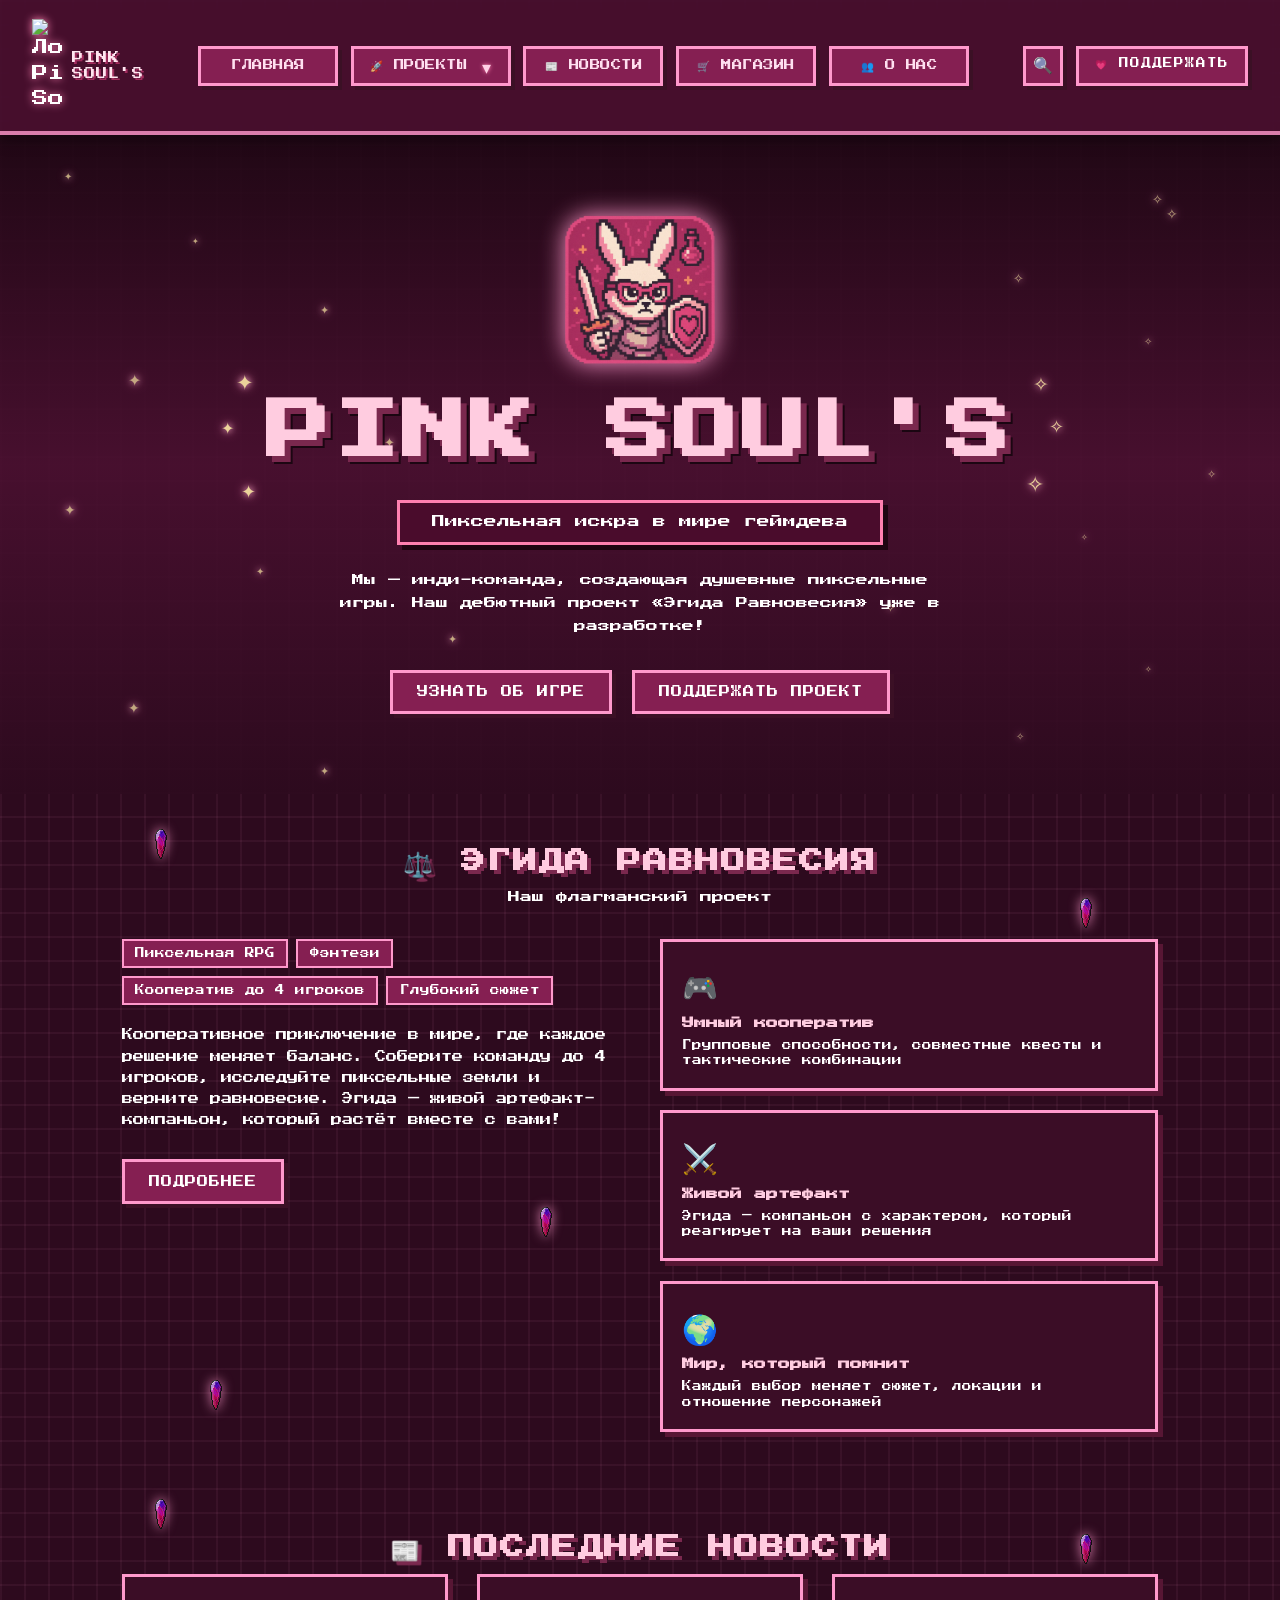
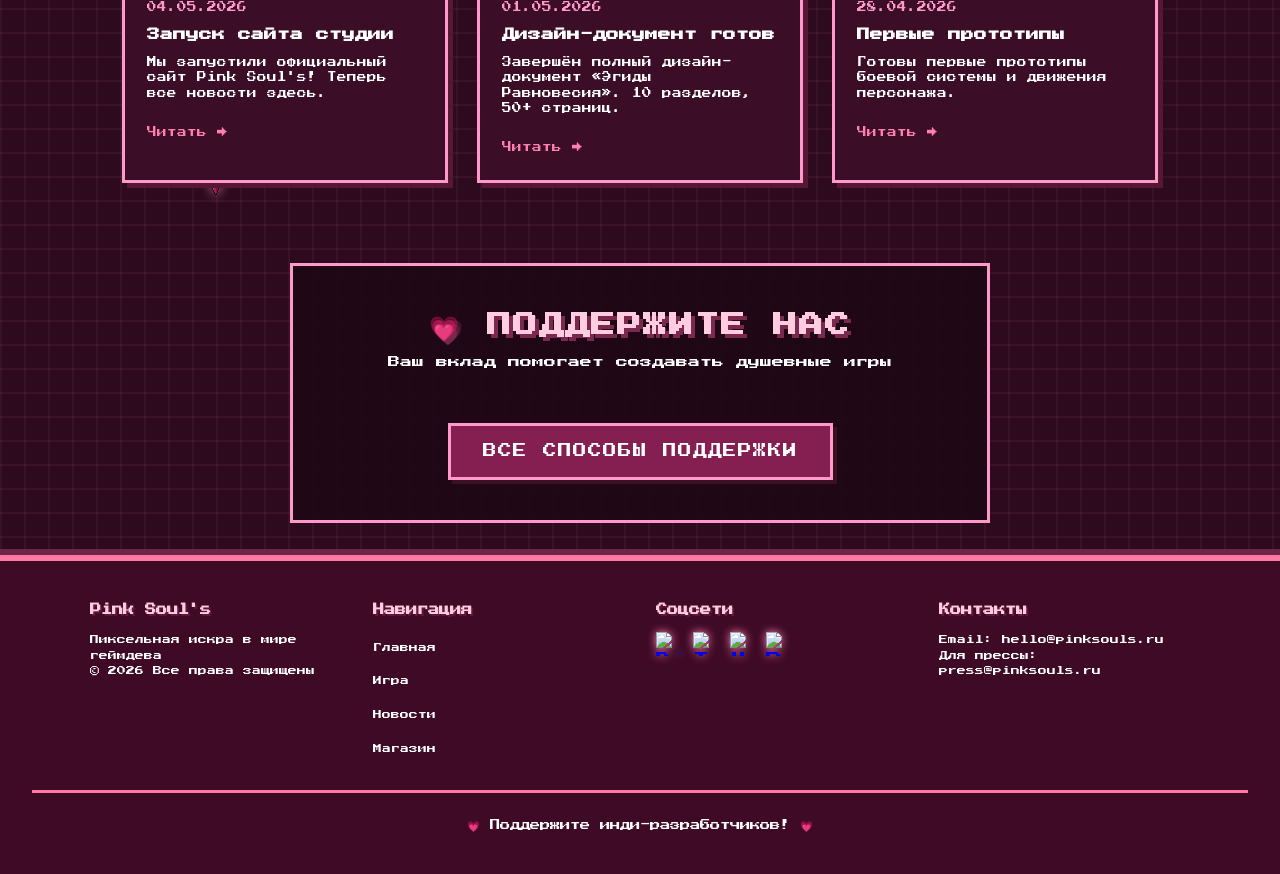
==== commit 7666e465: "Update index.html" ====
--- a/index.html
+++ b/index.html
@@ -65,7 +65,7 @@
             <div class="star star--bg star--pos-20">✧</div>
 
             <div class="hero__content">
-                <img src="images/logo.png" alt="Логотип Pink Soul's" class="hero__logo">
+                <img src="./images/Logo.png" alt="Логотип Pink Soul's" class="hero__logo">
                 <div class="hero__title-wrapper">
                     <span class="star star--accent star--pos-21">✦</span>
                     <span class="star star--accent star--pos-22">✧</span>
@@ -218,4 +218,4 @@
 
     <script src="script.js"></script>
 </body>
-</html>+</html>
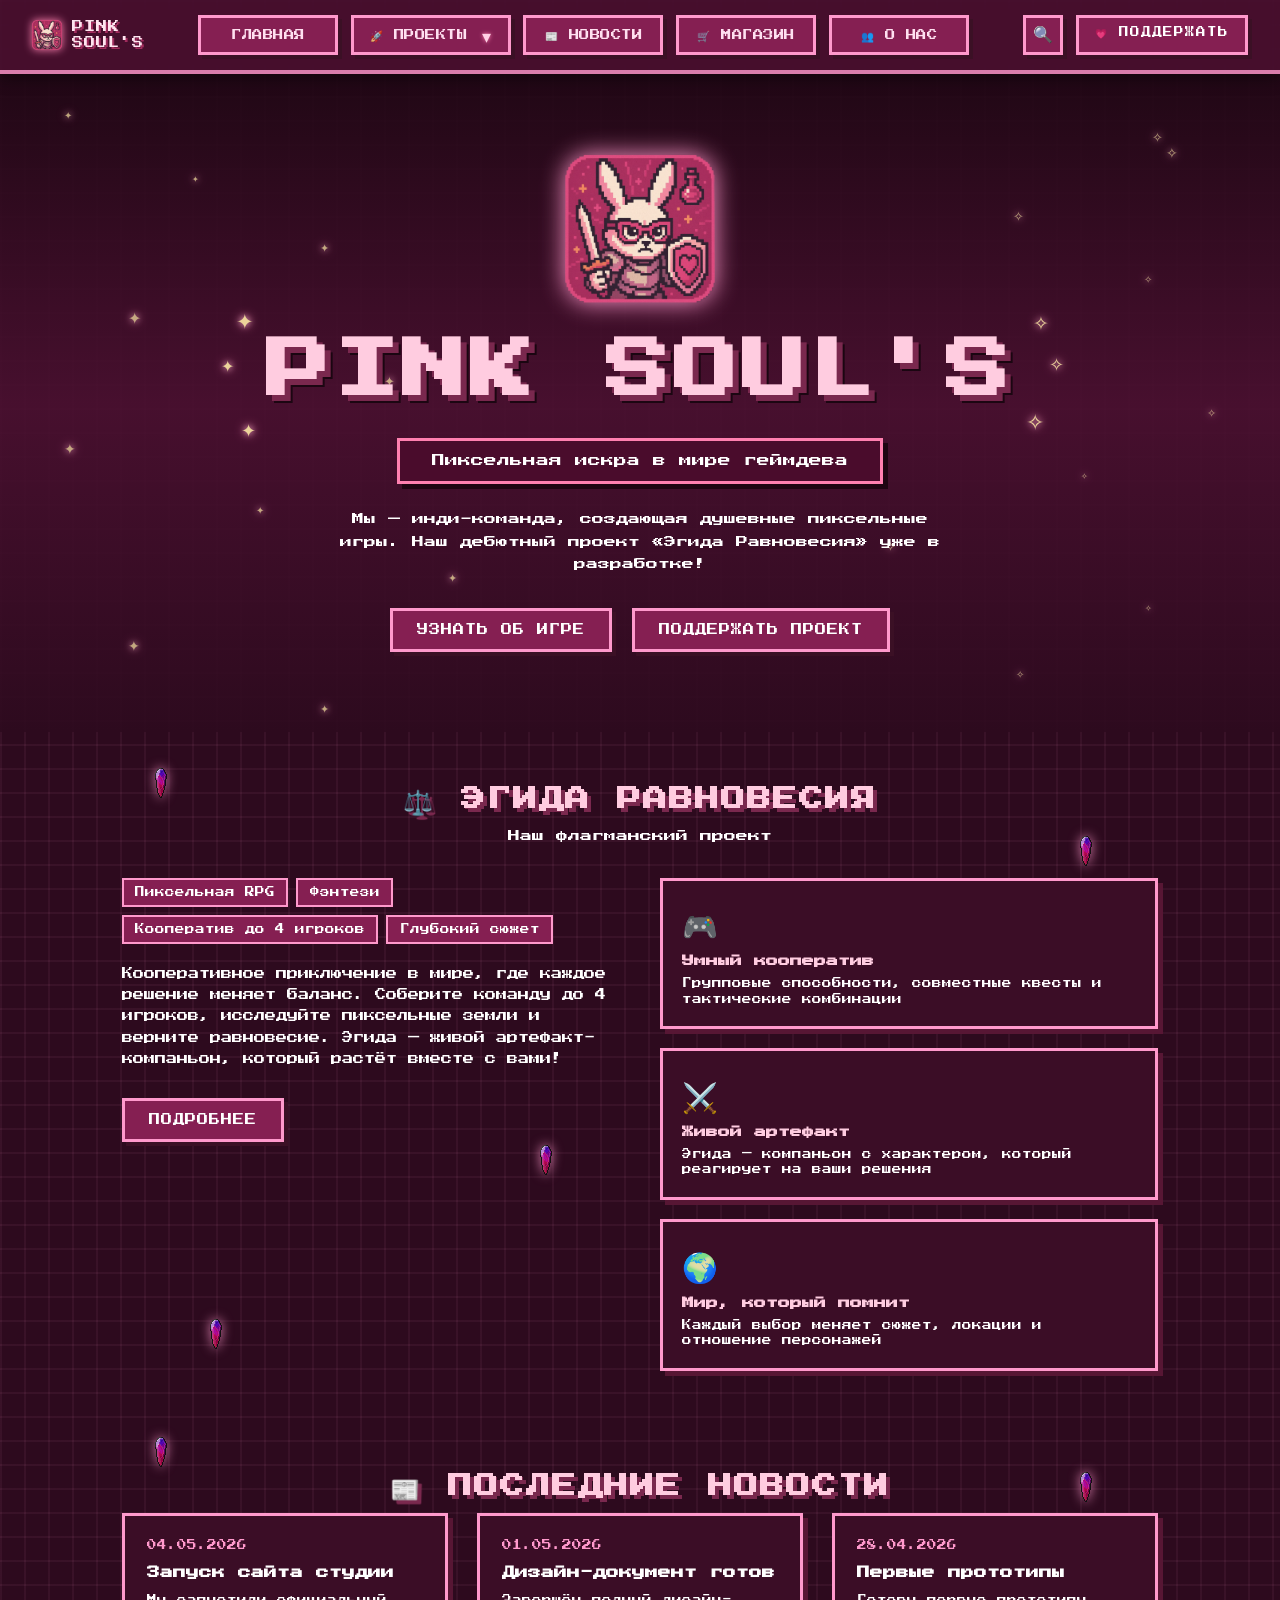
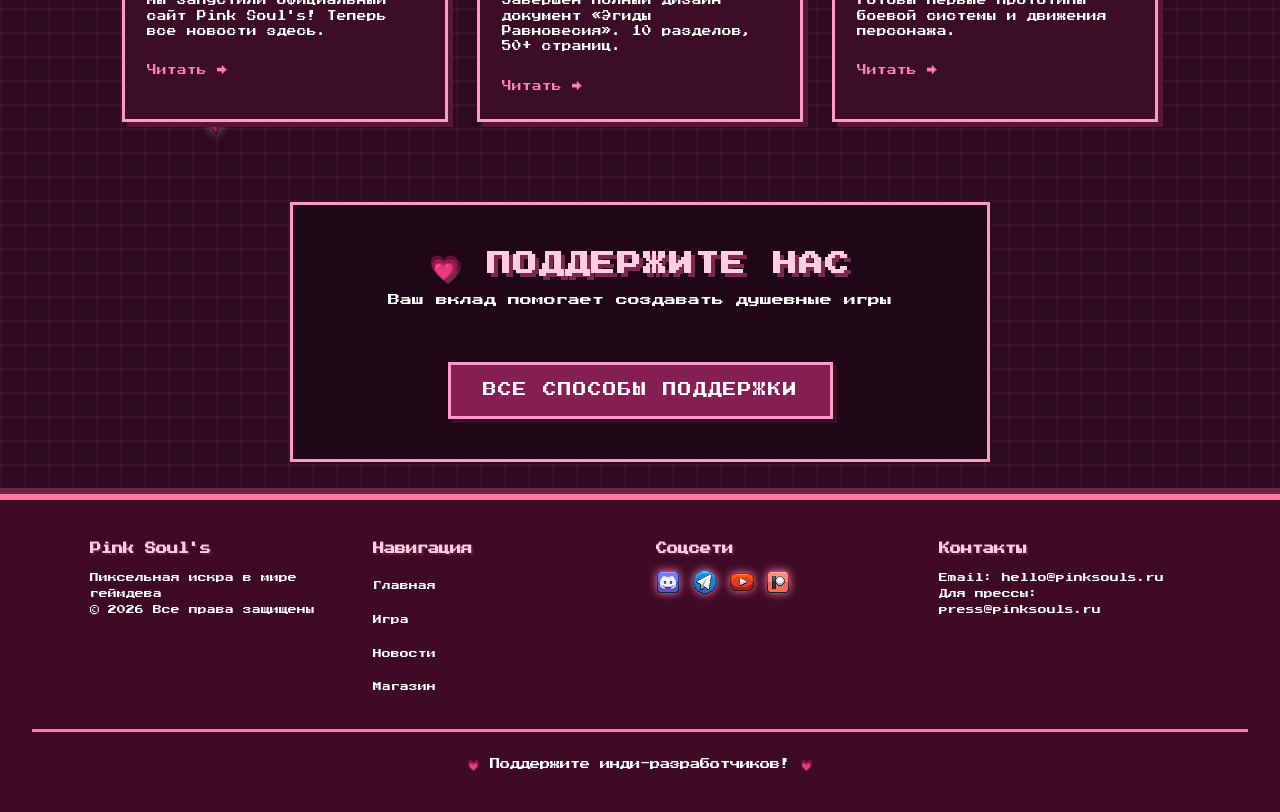
==== commit cf3aab12: "Логотипы отображение делал.html" ====
--- a/index.html
+++ b/index.html
@@ -13,7 +13,7 @@
     <div class="site-wrapper">
         <header class="header">
             <a href="index.html" class="logo">
-                <img src="images/logo.png" alt="Логотип Pink Soul's" class="logo__image">
+                <img src="./images/Logo.png" alt="Логотип Pink Soul's" class="logo__image">
                 <span class="logo__text">
                     <span class="logo__line">PINK</span>
                     <span class="logo__line">SOUL'S</span>
@@ -191,16 +191,16 @@
                     <h4 class="footer__title">Соцсети</h4>
                     <div class="footer__social-icons">
                         <a href="https://discord.gg/wXTsxFkS6" class="social-icon" aria-label="Discord">
-                            <img src="images/discord_logo.png" alt="Discord" width="24" height="24">
+                            <img src="./images/Discord_logo.png" alt="Discord" width="24" height="24">
                         </a>
                         <a href="#" class="social-icon" aria-label="Telegram">
-                            <img src="images/telegram_logo.png" alt="Telegram" width="24" height="24">
+                            <img src="./images/Telegram_logo.png" alt="Telegram" width="24" height="24">
                         </a>
                         <a href="https://www.youtube.com/watch?v=j-iheFkstFQ&pp=ygUN0YDQuNC6INGA0L7Quw%3D%3D" class="social-icon" aria-label="YouTube">
-                            <img src="images/youtube_logo.png" alt="YouTube" width="24" height="24">
+                            <img src="./images/Youtube_logo.png" alt="YouTube" width="24" height="24">
                         </a>
                         <a href="#" class="social-icon" aria-label="Patreon">
-                            <img src="images/patreon_logo.png" alt="Patreon" width="24" height="24">
+                            <img src="./images/Patreon_logo.png" alt="Patreon" width="24" height="24">
                         </a>
                     </div>
                 </div>
